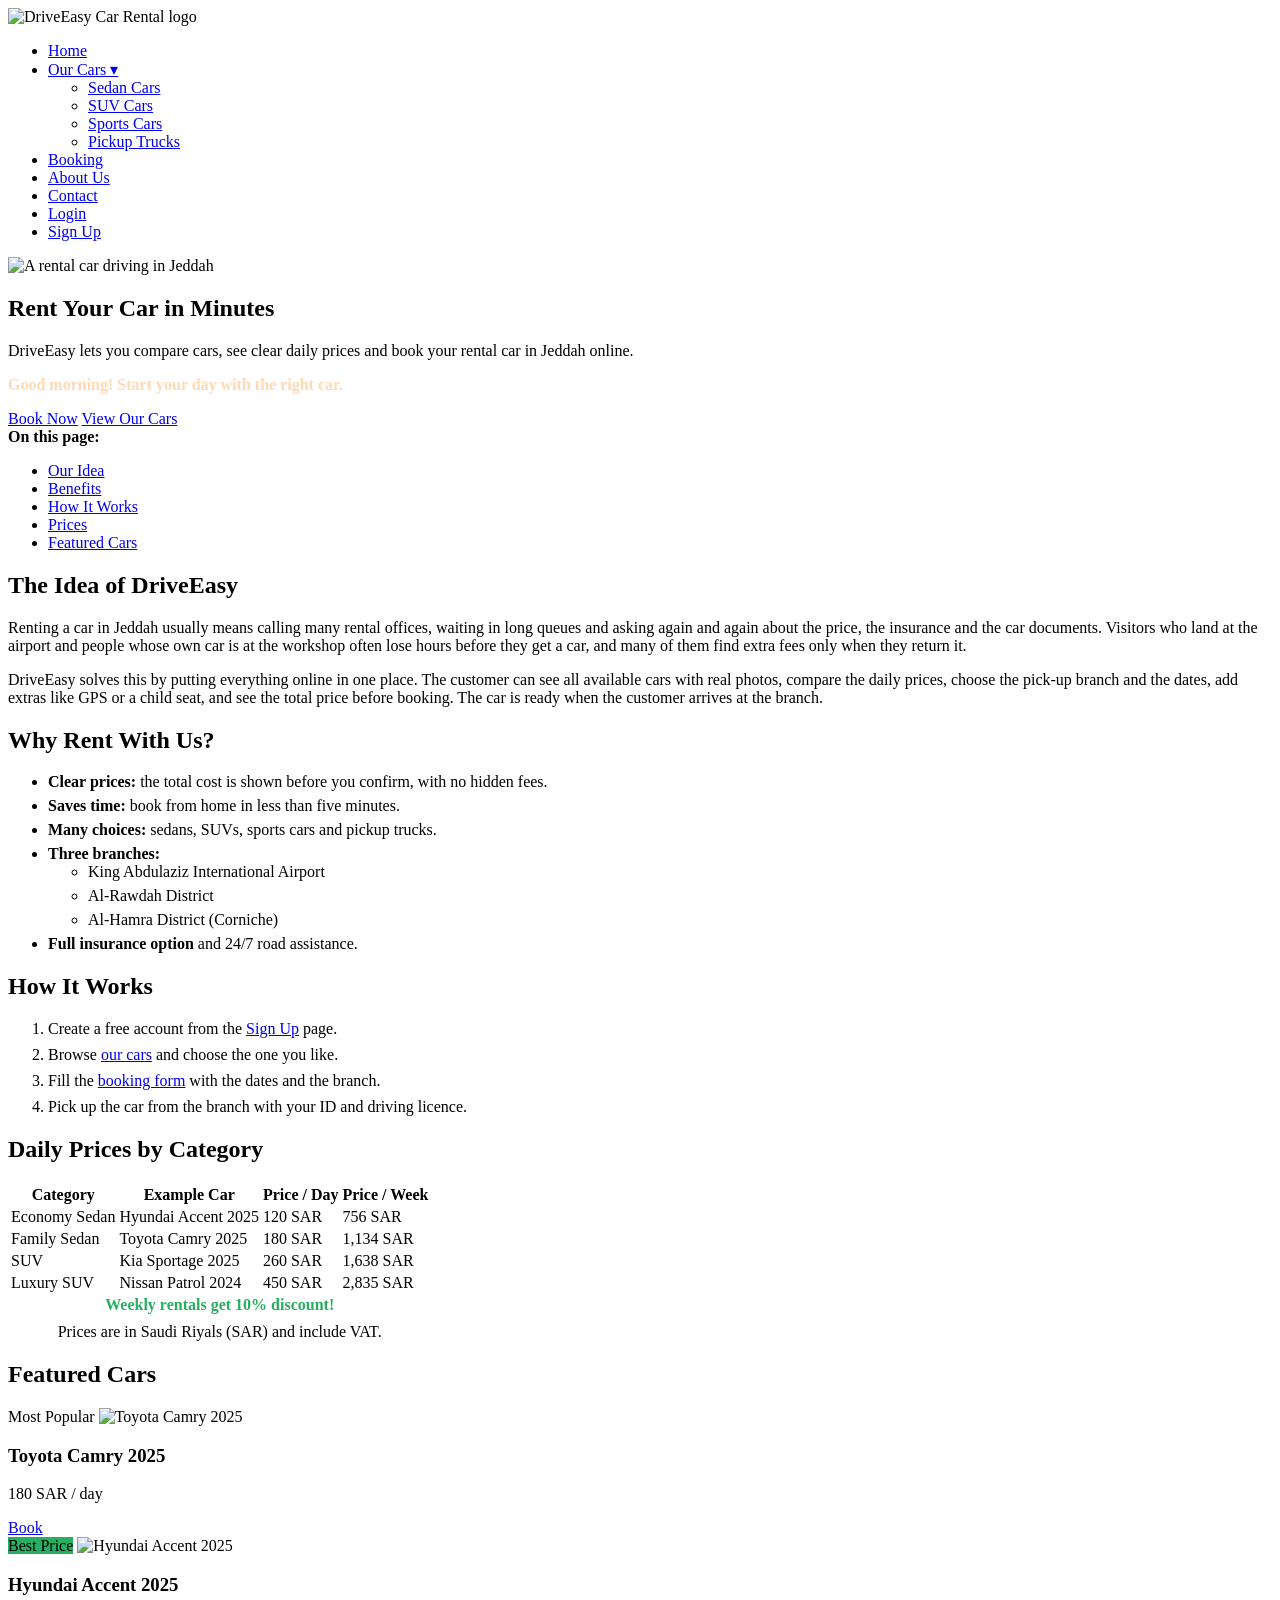
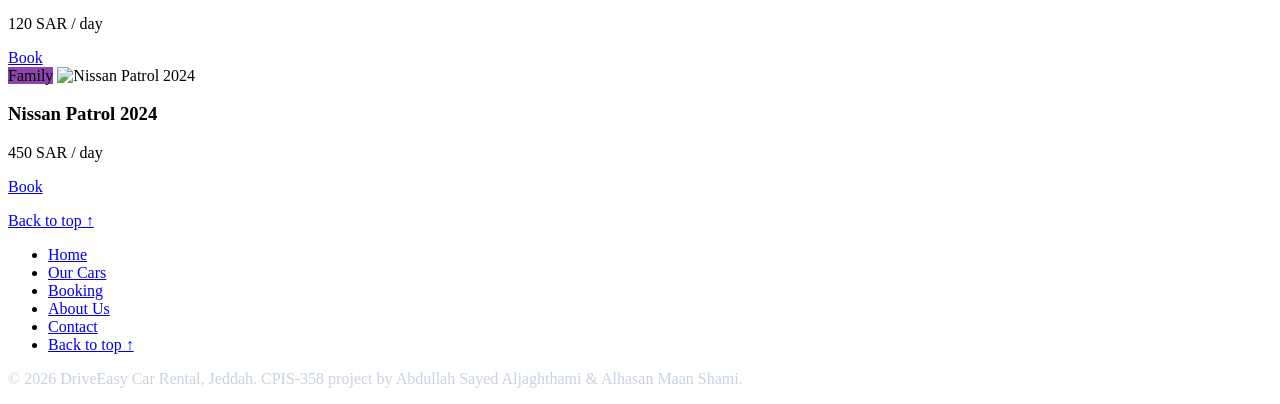
==== index.html @ 5c9dd5db "Add files via upload" ====
<!DOCTYPE html>
<html lang="en">
<head>
    <meta charset="utf-8">
    <meta name="viewport" content="width=device-width, initial-scale=1">
    <meta name="description" content="DriveEasy - online car rental in Jeddah. Compare cars, check prices and book online.">
    <meta name="author" content="Abdullah Sayed Aljaghthami, Alhasan Maan Shami">
    <title>DriveEasy Car Rental | Home</title>
    <link rel="icon" type="image/svg+xml" href="images/favicon.svg">
    <link rel="stylesheet" href="css/style.css">
    <!-- internal CSS (only for this page) -->
    <style>
        .steps li {
            margin-bottom: 8px;
        }
        .benefit-list li {
            margin-bottom: 6px;
        }
        #greeting {
            font-weight: bold;
            color: #ffd9b3;
        }
    </style>
</head>
<body id="top">

<!-- ===== master layout: header and main menu (same on every page) ===== -->
<header class="site-header">
    <div class="container header-inner">
        <img src="images/logo.svg" alt="DriveEasy Car Rental logo" class="logo-img" width="260" height="70" usemap="#logoMap">
        <map name="logoMap">
            <area shape="circle" coords="35,35,24" href="about.html" alt="About DriveEasy" title="About us">
            <area shape="rect" coords="65,10,255,60" href="about.html" alt="About DriveEasy" title="About us">
        </map>

        <nav class="main-menu" aria-label="Main menu">
            <ul>
                <li><a href="index.html">Home</a></li>
                <li>
                    <a href="cars.html">Our Cars &#9662;</a>
                    <ul class="submenu">
                        <li><a href="cars.html#sedan">Sedan Cars</a></li>
                        <li><a href="cars.html#suv">SUV Cars</a></li>
                        <li><a href="cars.html#sport">Sports Cars</a></li>
                        <li><a href="cars.html#pickup">Pickup Trucks</a></li>
                    </ul>
                </li>
                <li><a href="booking.html">Booking</a></li>
                <li><a href="about.html">About Us</a></li>
                <li><a href="contact.html">Contact</a></li>
                <li><a href="login.html">Login</a></li>
                <li><a href="signup.html">Sign Up</a></li>
            </ul>
        </nav>
    </div>
</header>

<!-- banner made of three layers (picture, overlay, text) using z-index -->
<section class="banner">
    <img class="banner-img" src="images/hero.svg" alt="A rental car driving in Jeddah">
    <div class="banner-overlay"></div>
    <div class="container banner-text">
        <h1>Rent Your Car in Minutes</h1>
        <p>DriveEasy lets you compare cars, see clear daily prices and book your rental car in Jeddah online.</p>
        <p id="greeting">Welcome to DriveEasy!</p>
        <a href="booking.html" class="btn">Book Now</a>
        <a href="cars.html" class="btn btn-dark">View Our Cars</a>
    </div>
</section>

<!-- embedded JavaScript: greeting changes with the time of the day -->
<script>
    var hour = new Date().getHours();
    var greetingText;
    if (hour < 12) {
        greetingText = "Good morning! Start your day with the right car.";
    } else if (hour < 18) {
        greetingText = "Good afternoon! Your next car is a few clicks away.";
    } else {
        greetingText = "Good evening! Book tonight and pick up your car tomorrow.";
    }
    document.getElementById("greeting").innerHTML = greetingText;
</script>

<main class="container page-section">

    <!-- internal links (links inside the same page) -->
    <nav class="on-this-page" aria-label="On this page">
        <strong>On this page:</strong>
        <ul>
            <li><a href="#idea">Our Idea</a></li>
            <li><a href="#benefits">Benefits</a></li>
            <li><a href="#how-it-works">How It Works</a></li>
            <li><a href="#prices">Prices</a></li>
            <li><a href="#featured">Featured Cars</a></li>
        </ul>
    </nav>

    <article id="idea" class="card">
        <h2>The Idea of DriveEasy</h2>
        <p>
            Renting a car in Jeddah usually means calling many rental offices, waiting in long queues
            and asking again and again about the price, the insurance and the car documents. Visitors
            who land at the airport and people whose own car is at the workshop often lose hours before
            they get a car, and many of them find extra fees only when they return it.
        </p>
        <p>
            <span class="highlight">DriveEasy</span> solves this by putting everything online in one place.
            The customer can see all available cars with real photos, compare the daily prices,
            choose the pick-up branch and the dates, add extras like GPS or a child seat, and see the
            total price before booking. The car is ready when the customer arrives at the branch.
        </p>
    </article>

    <section id="benefits" class="card">
        <h2>Why Rent With Us?</h2>
        <ul class="benefit-list">
            <li><strong>Clear prices:</strong> the total cost is shown before you confirm, with no hidden fees.</li>
            <li><strong>Saves time:</strong> book from home in less than five minutes.</li>
            <li><strong>Many choices:</strong> sedans, SUVs, sports cars and pickup trucks.</li>
            <li><strong>Three branches:</strong>
                <ul>
                    <li>King Abdulaziz International Airport</li>
                    <li>Al-Rawdah District</li>
                    <li>Al-Hamra District (Corniche)</li>
                </ul>
            </li>
            <li><strong>Full insurance option</strong> and 24/7 road assistance.</li>
        </ul>
    </section>

    <section id="how-it-works" class="card">
        <h2>How It Works</h2>
        <ol class="steps">
            <li>Create a free account from the <a href="signup.html">Sign Up</a> page.</li>
            <li>Browse <a href="cars.html">our cars</a> and choose the one you like.</li>
            <li>Fill the <a href="booking.html">booking form</a> with the dates and the branch.</li>
            <li>Pick up the car from the branch with your ID and driving licence.</li>
        </ol>
    </section>

    <section id="prices">
        <h2>Daily Prices by Category</h2>
        <table class="data-table">
            <caption class="small-text" style="caption-side: bottom; padding-top: 6px;">Prices are in Saudi Riyals (SAR) and include VAT.</caption>
            <thead>
                <tr>
                    <th scope="col">Category</th>
                    <th scope="col">Example Car</th>
                    <th scope="col">Price / Day</th>
                    <th scope="col">Price / Week</th>
                </tr>
            </thead>
            <tbody>
                <tr>
                    <td>Economy Sedan</td>
                    <td>Hyundai Accent 2025</td>
                    <td>120 SAR</td>
                    <td>756 SAR</td>
                </tr>
                <tr>
                    <td>Family Sedan</td>
                    <td>Toyota Camry 2025</td>
                    <td>180 SAR</td>
                    <td>1,134 SAR</td>
                </tr>
                <tr>
                    <td>SUV</td>
                    <td>Kia Sportage 2025</td>
                    <td>260 SAR</td>
                    <td>1,638 SAR</td>
                </tr>
                <tr>
                    <td>Luxury SUV</td>
                    <td>Nissan Patrol 2024</td>
                    <td>450 SAR</td>
                    <td>2,835 SAR</td>
                </tr>
                <tr>
                    <td colspan="4" style="text-align:center; font-weight:bold; color:#27ae60;">Weekly rentals get 10% discount!</td>
                </tr>
            </tbody>
        </table>
    </section>

    <section id="featured">
        <h2>Featured Cars</h2>
        <div class="grid">
            <div class="card car-card">
                <span class="badge">Most Popular</span>
                <img src="images/toyota-camry.svg" alt="Toyota Camry 2025">
                <h3>Toyota Camry 2025</h3>
                <p class="price">180 SAR / day</p>
                <a href="booking.html?car=Toyota%20Camry" class="btn">Book</a>
            </div>
            <div class="card car-card">
                <span class="badge" style="background-color:#27ae60;">Best Price</span>
                <img src="images/hyundai-accent.svg" alt="Hyundai Accent 2025">
                <h3>Hyundai Accent 2025</h3>
                <p class="price">120 SAR / day</p>
                <a href="booking.html?car=Hyundai%20Accent" class="btn">Book</a>
            </div>
            <div class="card car-card">
                <span class="badge" style="background-color:#8e44ad;">Family</span>
                <img src="images/nissan-patrol.svg" alt="Nissan Patrol 2024">
                <h3>Nissan Patrol 2024</h3>
                <p class="price">450 SAR / day</p>
                <a href="booking.html?car=Nissan%20Patrol" class="btn">Book</a>
            </div>
        </div>
    </section>

    <p class="text-center"><a href="#top">Back to top &#8593;</a></p>
</main>

<!-- ===== master layout: footer ===== -->
<footer class="site-footer">
    <div class="container">
        <ul class="footer-links">
            <li><a href="index.html">Home</a></li>
            <li><a href="cars.html">Our Cars</a></li>
            <li><a href="booking.html">Booking</a></li>
            <li><a href="about.html">About Us</a></li>
            <li><a href="contact.html">Contact</a></li>
            <li><a href="#top">Back to top &#8593;</a></li>
        </ul>
        <p class="small-text" style="color:#c9d3de;">
            &copy; <span id="year">2026</span> DriveEasy Car Rental, Jeddah. CPIS-358 project by
            Abdullah Sayed Aljaghthami &amp; Alhasan Maan Shami.
        </p>
    </div>
</footer>

<script src="js/script.js"></script>
</body>
</html>
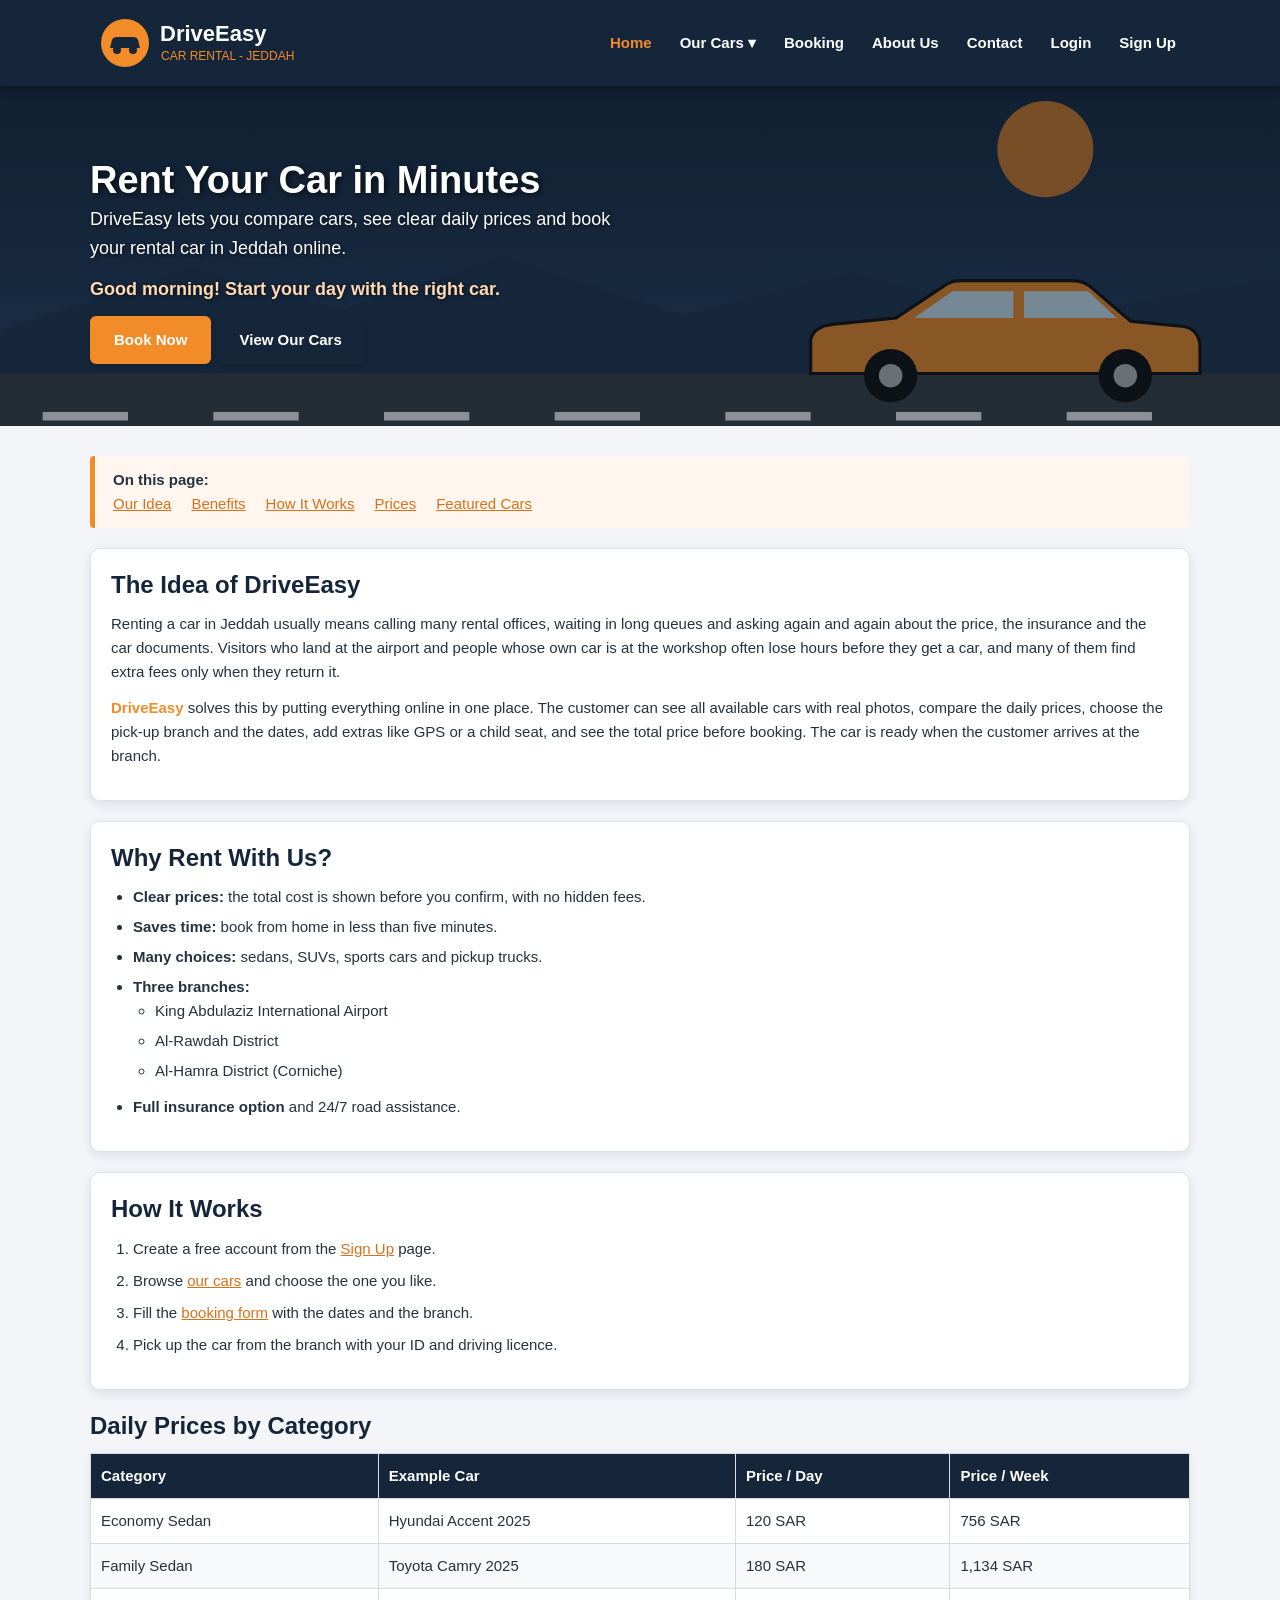
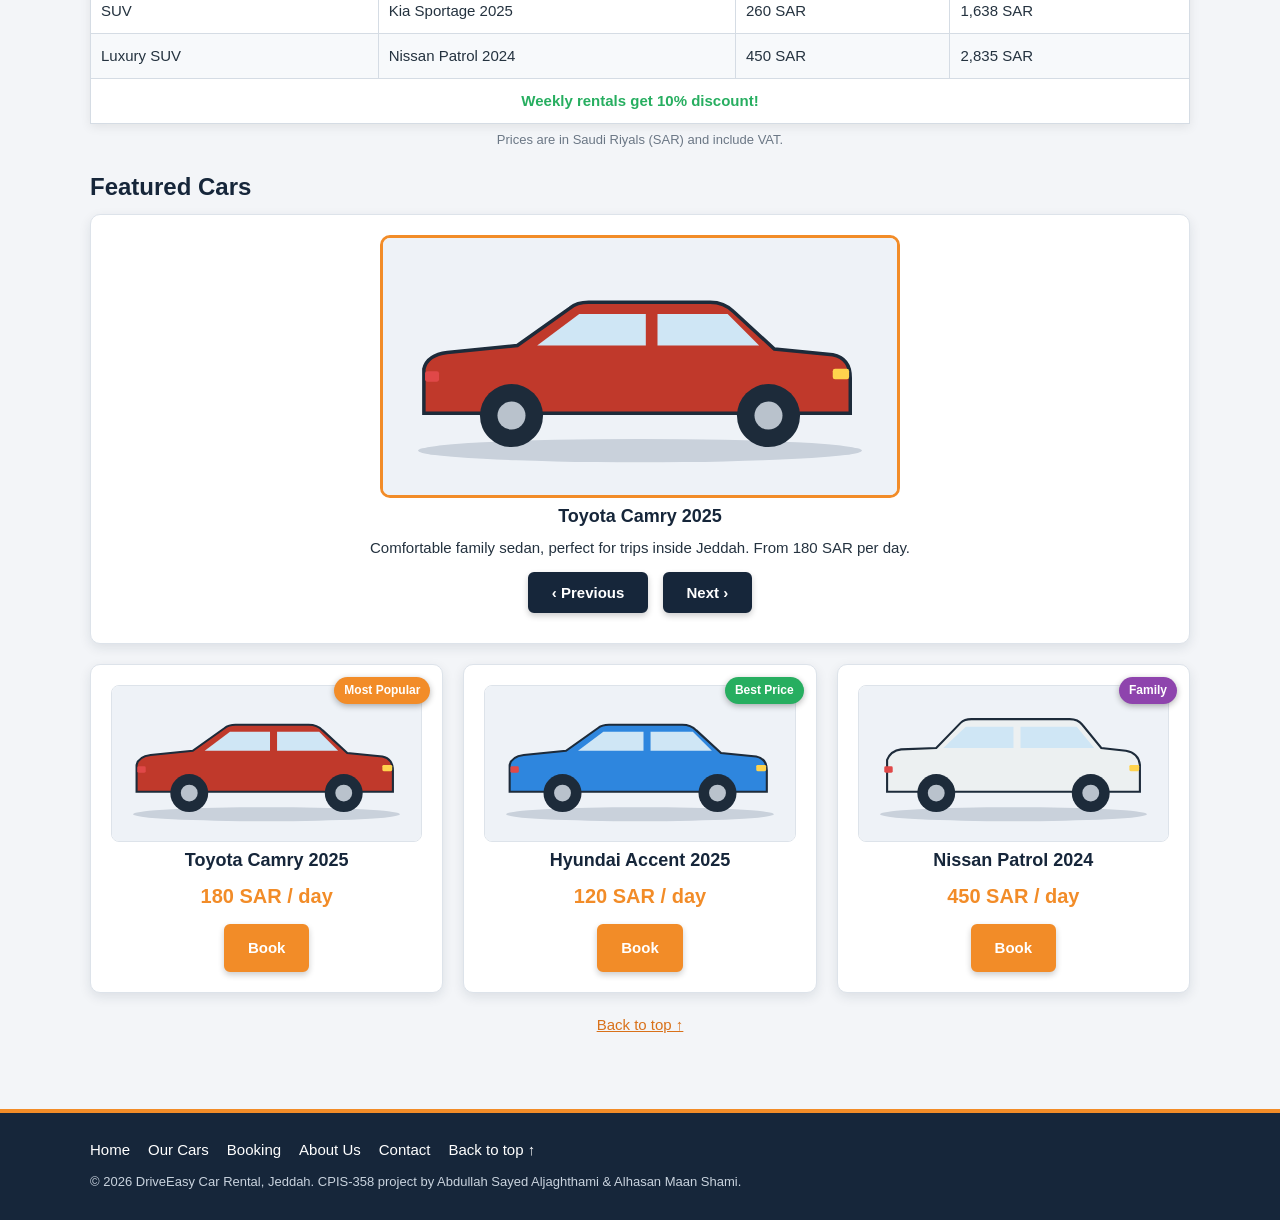
==== commit 75332f46: "Add files via upload" ====
--- a/index.html
+++ b/index.html
@@ -19,6 +19,31 @@
         #greeting {
             font-weight: bold;
             color: #ffd9b3;
+        }
+        .slideshow {
+            position: relative;
+            text-align: center;
+        }
+        .slideshow img {
+            width: 100%;
+            max-width: 520px;
+            border-radius: 10px;
+            border: 3px solid #f28c28;
+        }
+        .slide-controls button {
+            margin: 0 5px;
+        }
+        .dots {
+            margin-top: 10px;
+        }
+        .dot {
+            display: inline-block;
+            width: 13px;
+            height: 13px;
+            margin: 0 4px;
+            border-radius: 50%;
+            background-color: #c9d1db;
+            cursor: pointer;
         }
     </style>
 </head>
@@ -185,6 +210,17 @@
 
     <section id="featured">
         <h2>Featured Cars</h2>
+        <!-- dynamic picture and text (changed by JavaScript) -->
+        <div class="card slideshow" id="slideshow">
+            <img id="slideImage" src="images/toyota-camry.svg" alt="Toyota Camry 2025">
+            <h3 id="slideTitle">Toyota Camry 2025</h3>
+            <p id="slideText">Comfortable family sedan, perfect for trips inside Jeddah. From 180 SAR per day.</p>
+            <div class="slide-controls">
+                <button type="button" class="btn btn-dark" id="prevSlide">&#8249; Previous</button>
+                <button type="button" class="btn btn-dark" id="nextSlide">Next &#8250;</button>
+            </div>
+            <div class="dots" id="slideDots"></div>
+        </div>
         <div class="grid">
             <div class="card car-card">
                 <span class="badge">Most Popular</span>
--- a/css/style.css
+++ b/css/style.css
@@ -0,0 +1,471 @@
+/* =========================================================
+   DriveEasy Car Rental - main external style sheet
+   CPIS-358 project
+   ========================================================= */
+
+/* ---------- anonymous (universal) and element selectors ---------- */
+* {
+    margin: 0;
+    padding: 0;
+    box-sizing: border-box;
+}
+
+html {
+    scroll-padding-top: 95px;     /* internal links are not hidden under the sticky header */
+    scroll-behavior: smooth;
+}
+
+body {
+    font-family: Tahoma, Verdana, Arial, sans-serif;
+    font-size: 15px;
+    line-height: 1.6;
+    color: #24323f;
+    background-color: #f3f5f8;
+}
+
+h1, h2, h3 {
+    color: #16263a;
+    line-height: 1.3;
+}
+
+h1 { font-size: 30px; }
+h2 { font-size: 24px; margin-bottom: 12px; }
+h3 { font-size: 18px; margin-bottom: 8px; }
+
+p { margin-bottom: 12px; }
+
+a { color: #d9711a; }
+a:hover { color: #16263a; }
+
+ul, ol { margin: 0 0 12px 22px; }
+
+img { max-width: 100%; }
+
+/* ---------- general classes (re-used on every page) ---------- */
+.container {
+    width: 92%;
+    max-width: 1100px;
+    margin: 0 auto;
+}
+
+.text-center { text-align: center; }
+.highlight { color: #f28c28; font-weight: bold; }
+.small-text { font-size: 13px; color: #6b7785; }
+.mt { margin-top: 20px; }
+
+.btn {
+    display: inline-block;
+    padding: 10px 22px;
+    border: 2px solid #f28c28;
+    border-radius: 6px;
+    background-color: #f28c28;
+    color: #ffffff;
+    font-family: inherit;
+    font-size: 15px;
+    font-weight: bold;
+    text-decoration: none;
+    cursor: pointer;
+    box-shadow: 0 3px 6px rgba(0, 0, 0, 0.2);
+}
+
+.btn:hover {
+    background-color: #ffffff;
+    color: #f28c28;
+}
+
+.btn-dark {
+    background-color: #16263a;
+    border-color: #16263a;
+}
+
+.btn-dark:hover {
+    background-color: #ffffff;
+    color: #16263a;
+}
+
+.card {
+    background-color: #ffffff;
+    border: 1px solid #dde3ea;
+    border-radius: 10px;
+    padding: 20px;
+    margin-bottom: 20px;
+    box-shadow: 0 4px 12px rgba(22, 38, 58, 0.1);
+}
+
+.shadow-box {
+    box-shadow: 0 8px 20px rgba(0, 0, 0, 0.25);
+}
+
+.dashed-border {
+    border: 2px dashed #f28c28;
+    border-radius: 8px;
+    padding: 15px;
+}
+
+.page-section {
+    padding: 30px 0;
+}
+
+.grid {
+    display: flex;
+    flex-wrap: wrap;
+    gap: 20px;
+}
+
+.grid > .card {
+    flex: 1 1 300px;
+}
+
+/* ---------- master page: header + menu ---------- */
+.site-header {
+    position: sticky;
+    top: 0;
+    z-index: 100;                 /* header always stays above page content */
+    background-color: #16263a;
+    box-shadow: 0 3px 10px rgba(0, 0, 0, 0.35);
+}
+
+.header-inner {
+    display: flex;
+    align-items: center;
+    justify-content: space-between;
+    flex-wrap: wrap;
+    padding: 8px 0;
+}
+
+.logo-img {
+    display: block;
+    border: 0;
+}
+
+.main-menu ul {
+    list-style: none;
+    margin: 0;
+    display: flex;
+    flex-wrap: wrap;
+}
+
+.main-menu li {
+    position: relative;
+}
+
+.main-menu a {
+    display: block;
+    padding: 12px 14px;
+    color: #ffffff;
+    text-decoration: none;
+    font-weight: bold;
+}
+
+.main-menu a:hover,
+.main-menu a.active {
+    color: #f28c28;
+}
+
+/* drop-down sub menu */
+.main-menu .submenu {
+    display: none;
+    position: absolute;
+    top: 100%;
+    left: 0;
+    min-width: 170px;
+    background-color: #ffffff;
+    border-top: 3px solid #f28c28;
+    border-radius: 0 0 6px 6px;
+    box-shadow: 0 6px 14px rgba(0, 0, 0, 0.25);
+    z-index: 200;                 /* sub menu appears over the header and the page */
+    flex-direction: column;
+}
+
+.main-menu .submenu a {
+    color: #16263a;
+    font-weight: normal;
+    padding: 9px 14px;
+    border-bottom: 1px solid #eef1f4;
+}
+
+.main-menu .submenu a:hover {
+    background-color: #fdf0e3;
+}
+
+.main-menu li:hover > .submenu {
+    display: flex;
+}
+
+/* ---------- page banner (layering with z-index) ---------- */
+.banner {
+    position: relative;
+    height: 340px;
+    overflow: hidden;
+}
+
+.banner-img {
+    position: absolute;
+    top: 0;
+    left: 0;
+    width: 100%;
+    height: 100%;
+    object-fit: cover;
+    z-index: 1;                   /* bottom layer: the picture */
+}
+
+.banner-overlay {
+    position: absolute;
+    top: 0;
+    left: 0;
+    width: 100%;
+    height: 100%;
+    background-color: rgba(10, 20, 35, 0.45);
+    z-index: 2;                   /* middle layer: dark overlay */
+}
+
+.banner-text {
+    position: relative;
+    z-index: 3;                   /* top layer: the text */
+    padding-top: 70px;
+    color: #ffffff;
+}
+
+.banner-text h1 {
+    color: #ffffff;
+    font-size: 38px;
+    text-shadow: 2px 2px 6px rgba(0, 0, 0, 0.7);
+}
+
+.banner-text p {
+    font-size: 18px;
+    max-width: 560px;
+    text-shadow: 1px 1px 4px rgba(0, 0, 0, 0.7);
+}
+
+.page-title {
+    background-color: #24384f;
+    color: #ffffff;
+    padding: 28px 0;
+    border-bottom: 4px solid #f28c28;
+}
+
+.page-title h1 {
+    color: #ffffff;
+    text-shadow: 2px 2px 4px rgba(0, 0, 0, 0.5);
+}
+
+/* ---------- internal links box ---------- */
+.on-this-page {
+    background-color: #fff7ef;
+    border-left: 5px solid #f28c28;
+    padding: 12px 18px;
+    margin-bottom: 20px;
+    border-radius: 4px;
+}
+
+.on-this-page ul {
+    list-style: none;
+    margin: 0;
+    display: flex;
+    flex-wrap: wrap;
+    gap: 6px 20px;
+}
+
+/* ---------- car cards with a layered badge ---------- */
+.car-card {
+    position: relative;
+    text-align: center;
+}
+
+.car-card img {
+    border-radius: 8px;
+    border: 1px solid #dde3ea;
+}
+
+.badge {
+    position: absolute;
+    top: 12px;
+    right: 12px;
+    z-index: 5;                   /* badge sits on top of the car picture */
+    background-color: #f28c28;
+    color: #ffffff;
+    padding: 4px 10px;
+    border-radius: 20px;
+    font-size: 12px;
+    font-weight: bold;
+    box-shadow: 0 2px 6px rgba(0, 0, 0, 0.3);
+}
+
+.price {
+    font-size: 20px;
+    font-weight: bold;
+    color: #f28c28;
+}
+
+/* ---------- tables ---------- */
+.data-table {
+    width: 100%;
+    border-collapse: collapse;
+    background-color: #ffffff;
+    margin-bottom: 20px;
+    box-shadow: 0 3px 10px rgba(0, 0, 0, 0.08);
+}
+
+.data-table th,
+.data-table td {
+    border: 1px solid #d5dce4;
+    padding: 10px;
+    text-align: left;
+    vertical-align: middle;
+}
+
+.data-table th {
+    background-color: #16263a;
+    color: #ffffff;
+}
+
+.data-table tr:nth-child(even) td {
+    background-color: #f7f9fb;
+}
+
+.data-table img {
+    width: 120px;
+    display: block;
+}
+
+/* ---------- forms ---------- */
+.form-box {
+    max-width: 620px;
+    margin: 0 auto;
+}
+
+.form-row {
+    margin-bottom: 15px;
+}
+
+.form-row label {
+    display: block;
+    font-weight: bold;
+    margin-bottom: 5px;
+}
+
+.form-row input[type="text"],
+.form-row input[type="email"],
+.form-row input[type="password"],
+.form-row input[type="tel"],
+.form-row input[type="date"],
+.form-row input[type="number"],
+.form-row select,
+.form-row textarea {
+    width: 100%;
+    padding: 9px 10px;
+    border: 1px solid #b9c4cf;
+    border-radius: 5px;
+    font-family: inherit;
+    font-size: 15px;
+}
+
+.form-row input:focus,
+.form-row select:focus,
+.form-row textarea:focus {
+    outline: none;
+    border-color: #f28c28;
+    box-shadow: 0 0 5px rgba(242, 140, 40, 0.6);
+}
+
+/* a label that comes right after a checkbox / radio button stays on the same line */
+.form-row input[type="checkbox"] + label,
+.form-row input[type="radio"] + label,
+.form-row .inline-label {
+    display: inline;
+    font-weight: normal;
+    margin: 0 14px 0 4px;
+}
+
+.two-cols {
+    display: flex;
+    gap: 15px;
+}
+
+.two-cols > .form-row {
+    flex: 1;
+}
+
+fieldset {
+    border: 1px solid #d5dce4;
+    border-radius: 6px;
+    padding: 12px 15px;
+    margin-bottom: 15px;
+}
+
+legend {
+    font-weight: bold;
+    padding: 0 6px;
+    color: #16263a;
+}
+
+.error-msg {
+    display: block;
+    color: #c0392b;
+    font-size: 13px;
+    min-height: 18px;
+}
+
+.invalid {
+    border-color: #c0392b !important;
+    background-color: #fdf1f0;
+}
+
+.valid {
+    border-color: #27ae60 !important;
+}
+
+.error-box {
+    display: block;
+    background-color: #fdf1f0;
+    border: 1px solid #c0392b;
+    color: #a93226;
+    padding: 12px 15px;
+    border-radius: 6px;
+    margin-bottom: 15px;
+}
+
+.success-box {
+    display: block;
+    background-color: #e8f8ee;
+    border: 1px solid #27ae60;
+    color: #1e7b45;
+    padding: 12px 15px;
+    border-radius: 6px;
+    margin-bottom: 15px;
+}
+
+/* ---------- footer ---------- */
+.site-footer {
+    background-color: #16263a;
+    color: #c9d3de;
+    padding: 25px 0 15px;
+    margin-top: 30px;
+    border-top: 4px solid #f28c28;
+}
+
+.site-footer a {
+    color: #ffffff;
+    text-decoration: none;
+}
+
+.site-footer a:hover {
+    color: #f28c28;
+}
+
+.footer-links {
+    list-style: none;
+    margin: 0 0 10px 0;
+    display: flex;
+    flex-wrap: wrap;
+    gap: 18px;
+}
+
+/* ---------- small screens ---------- */
+@media (max-width: 700px) {
+    .header-inner { justify-content: center; }
+    .two-cols { flex-direction: column; gap: 0; }
+    .banner-text h1 { font-size: 28px; }
+    .data-table img { width: 80px; }
+}
